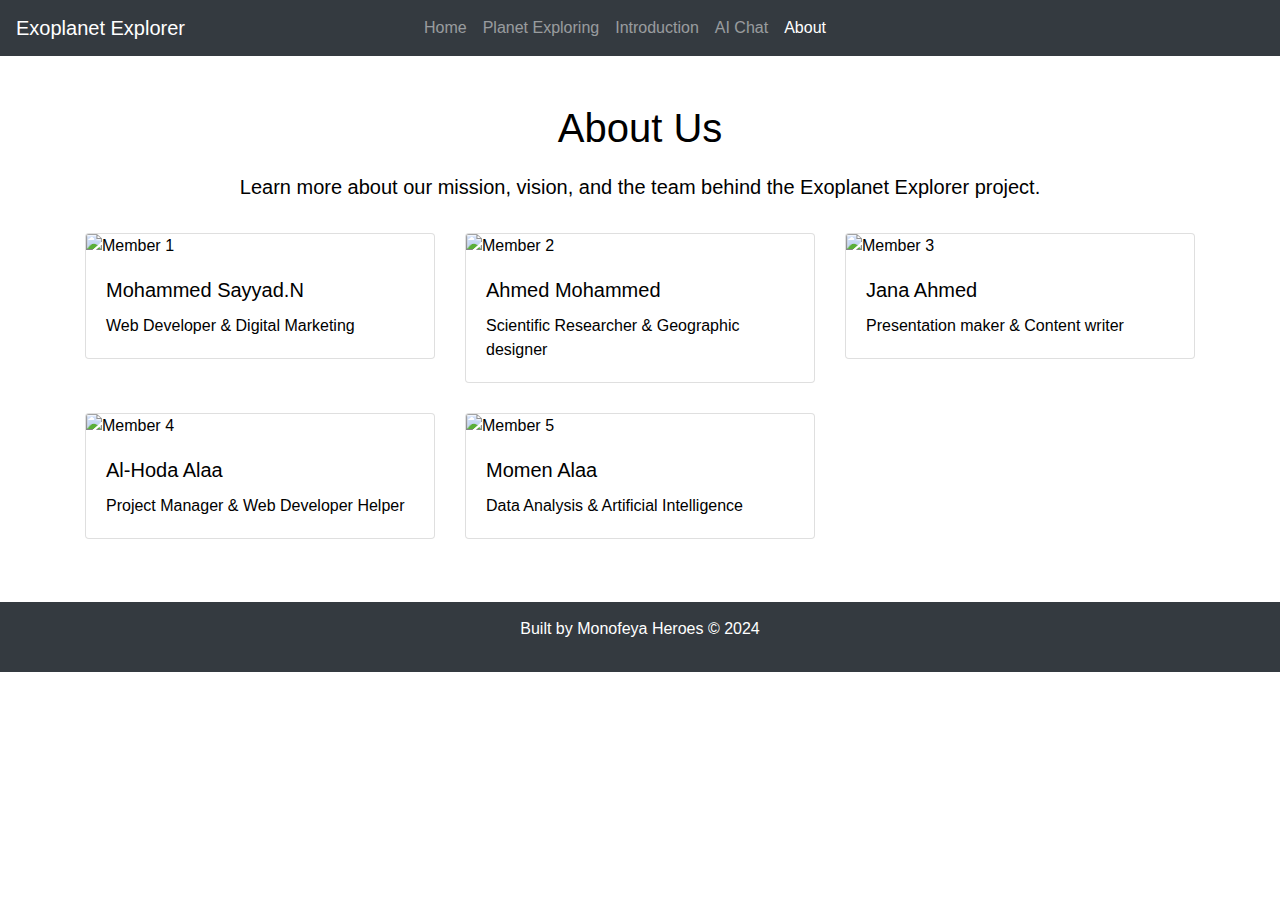
==== about.html @ 37b55174 "Web Base" ====
<!DOCTYPE html>
<html lang="en">
<head>
    <meta charset="UTF-8">
    <meta name="viewport" content="width=device-width, initial-scale=1.0">
    <title>About - Exoplanet Explorer</title>
    <link rel="icon" href="images/Logo.ico">
    <link rel="stylesheet" href="https://stackpath.bootstrapcdn.com/bootstrap/4.5.2/css/bootstrap.min.css">
    <style>
        body {
            font-family: Arial, sans-serif;
            background-color: white;
            color: black;
        }

        h1 {
            margin-bottom: 20px;
        }

        .current-time {
            font-size: 1.2rem;
            color: white;
            margin-left: auto;
        }

        footer {
            background-color: #343a40;
            color: white;
            padding: 15px 0;
            position: relative;
            bottom: 0;
            width: 100%;
        }

        .card {
            margin: 15px 0;
        }
    </style>
</head>
<body>

    <!-- Navbar -->
    <nav class="navbar navbar-expand-lg navbar-dark bg-dark">
        <a class="navbar-brand" href="index.html">Exoplanet Explorer</a>
        <button class="navbar-toggler" type="button" data-toggle="collapse" data-target="#navbarNav" aria-controls="navbarNav" aria-expanded="false" aria-label="Toggle navigation">
            <span class="navbar-toggler-icon"></span>
        </button>
        <div class="collapse navbar-collapse" id="navbarNav">
            <ul class="navbar-nav mx-auto">
                <li class="nav-item">
                    <a class="nav-link" href="index.html">Home</a>
                </li>
                <li class="nav-item">
                    <a class="nav-link" href="planet-exploring.html">Planet Exploring</a>
                </li>
                <li class="nav-item">
                    <a class="nav-link" href="introduction.html">Introduction</a>
                </li>
                <li class="nav-item">
                    <a class="nav-link" href="aichat.html">AI Chat</a>
                </li>
                <li class="nav-item active">
                    <a class="nav-link" href="about.html">About</a>
                </li>
            </ul>
            <div id="currentDateTime" class="current-time"></div>
        </div>
    </nav>

    <!-- About Section -->
    <div class="container my-5">
        <h1 class="text-center">About Us</h1>
        <p class="lead text-center">
            Learn more about our mission, vision, and the team behind the Exoplanet Explorer project.
        </p>
        
        <div class="row">
            <div class="col-md-4">
                <div class="card">
                    <img src="images/Mohammed_Logo.jpeg" class="card-img-top" alt="Member 1">
                    <div class="card-body">
                        <h5 class="card-title">Mohammed Sayyad.N</h5>
                        <p class="card-text">Web Developer & Digital Marketing</p>
                    </div>
                </div>
            </div>

            <div class="col-md-4">
                <div class="card">
                    <img src="images/Ahmed_Logo.jpeg" class="card-img-top" alt="Member 2">
                    <div class="card-body">
                        <h5 class="card-title">Ahmed Mohammed</h5>
                        <p class="card-text">Scientific Researcher & Geographic designer</p>
                    </div>
                </div>
            </div>

            <div class="col-md-4">
                <div class="card">
                    <img src="images/Jana_Logo.jpg" class="card-img-top" alt="Member 3">
                    <div class="card-body">
                        <h5 class="card-title">Jana Ahmed</h5>
                        <p class="card-text">Presentation maker & Content writer</p>
                    </div>
                </div>
            </div>
        </div>

        <div class="row">
            <div class="col-md-4">
                <div class="card">
                    <img src="images/Hoda_Logo.jpeg" class="card-img-top" alt="Member 4">
                    <div class="card-body">
                        <h5 class="card-title">Al-Hoda Alaa</h5>
                        <p class="card-text">Project Manager  & Web Developer Helper</p>
                    </div>
                </div>
            </div>

            <div class="col-md-4">
                <div class="card">
                    <img src="images/Momen_Logo.jpeg" class="card-img-top" alt="Member 5">
                    <div class="card-body">
                        <h5 class="card-title">Momen Alaa</h5>
                        <p class="card-text">Data Analysis & Artificial Intelligence</p>
                    </div>
                </div>
            </div>
        </div>
    </div>

    <!-- Footer -->
    <footer>
        <p class="text-center">Built by Monofeya Heroes © 2024</p>
    </footer>

    <!-- Scripts -->
    <script src="https://code.jquery.com/jquery-3.5.1.slim.min.js"></script>
    <script src="https://cdn.jsdelivr.net/npm/@popperjs/core@2.9.2/dist/umd/popper.min.js"></script>
    <script src="https://stackpath.bootstrapcdn.com/bootstrap/4.5.2/js/bootstrap.min.js"></script>
    
    <script>
        // Update current date and time
        function updateDateTime() {
            const now = new Date();
            document.getElementById('currentDateTime').textContent = now.toLocaleString();
        }
        setInterval(updateDateTime, 1000);
    </script>
</body>
</html>
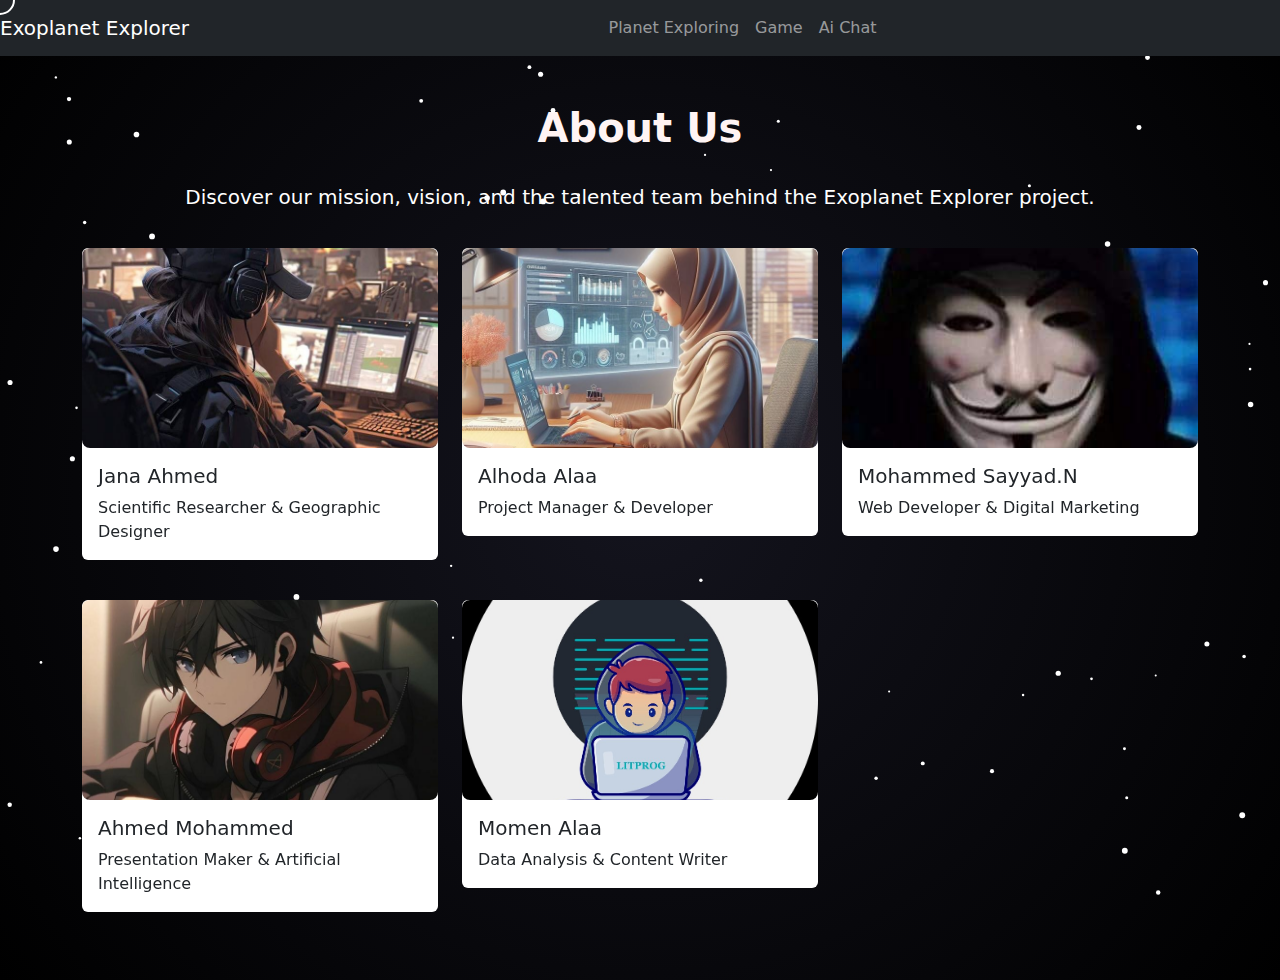
==== commit 3b673fbf: "Add files via upload" ====
--- a/about.html
+++ b/about.html
@@ -3,149 +3,179 @@
 <head>
     <meta charset="UTF-8">
     <meta name="viewport" content="width=device-width, initial-scale=1.0">
-    <title>About - Exoplanet Explorer</title>
-    <link rel="icon" href="images/Logo.ico">
-    <link rel="stylesheet" href="https://stackpath.bootstrapcdn.com/bootstrap/4.5.2/css/bootstrap.min.css">
-    <style>
-        body {
-            font-family: Arial, sans-serif;
-            background-color: white;
-            color: black;
-        }
-
-        h1 {
-            margin-bottom: 20px;
-        }
-
-        .current-time {
-            font-size: 1.2rem;
-            color: white;
-            margin-left: auto;
-        }
-
-        footer {
-            background-color: #343a40;
-            color: white;
-            padding: 15px 0;
-            position: relative;
-            bottom: 0;
-            width: 100%;
-        }
-
-        .card {
-            margin: 15px 0;
-        }
-    </style>
+    <title>About</title>
+    <link rel="icon" href="/images/Logo.ico">
+    <link rel="stylesheet" href="https://cdnjs.cloudflare.com/ajax/libs/bootstrap/5.3.3/css/bootstrap.min.css" integrity="sha512-jnSuA4Ss2PkkikSOLtYs8BlYIeeIK1h99ty4YfvRPAlzr377vr3CXDb7sb7eEEBYjDtcYj+AjBH3FLv5uSJuXg==" crossorigin="anonymous" referrerpolicy="no-referrer">
+    <link rel="stylesheet" href="css/about.css">
 </head>
 <body>
 
-    <!-- Navbar -->
+    <canvas id="canvas"></canvas>
+    <div class="cursor" id="cursor"></div>
+
     <nav class="navbar navbar-expand-lg navbar-dark bg-dark">
         <a class="navbar-brand" href="index.html">Exoplanet Explorer</a>
-        <button class="navbar-toggler" type="button" data-toggle="collapse" data-target="#navbarNav" aria-controls="navbarNav" aria-expanded="false" aria-label="Toggle navigation">
+        <button class="navbar-toggler" type="button" data-bs-toggle="collapse" data-bs-target="#navbarNav" aria-controls="navbarNav" aria-expanded="false" aria-label="Toggle navigation">
             <span class="navbar-toggler-icon"></span>
         </button>
         <div class="collapse navbar-collapse" id="navbarNav">
-            <ul class="navbar-nav mx-auto">
-                <li class="nav-item">
-                    <a class="nav-link" href="index.html">Home</a>
-                </li>
-                <li class="nav-item">
-                    <a class="nav-link" href="planet-exploring.html">Planet Exploring</a>
-                </li>
-                <li class="nav-item">
-                    <a class="nav-link" href="introduction.html">Introduction</a>
-                </li>
-                <li class="nav-item">
-                    <a class="nav-link" href="aichat.html">AI Chat</a>
-                </li>
-                <li class="nav-item active">
-                    <a class="nav-link" href="about.html">About</a>
-                </li>
+            <ul class="navbar-nav">
+                <li class="nav-item"><a class="nav-link" href="planet-exploring.html">Planet Exploring</a></li>
+                <li class="nav-item"><a class="nav-link" href="gaming.html">Game</a></li>
+                <li class="nav-item"><a class="nav-link" href="aichat.html">Ai Chat</a></li>
             </ul>
-            <div id="currentDateTime" class="current-time"></div>
         </div>
     </nav>
 
-    <!-- About Section -->
     <div class="container my-5">
-        <h1 class="text-center">About Us</h1>
-        <p class="lead text-center">
-            Learn more about our mission, vision, and the team behind the Exoplanet Explorer project.
-        </p>
-        
+        <h1>About Us</h1>
+        <p class="lead text-center" id="heros">Discover our mission, vision, and the talented team behind the Exoplanet Explorer project.</p>
+
         <div class="row">
+            <!-- Member 1 -->
             <div class="col-md-4">
-                <div class="card">
-                    <img src="images/Mohammed_Logo.jpeg" class="card-img-top" alt="Member 1">
+                <div class="card" data-bs-toggle="modal" data-bs-target="#member1Modal">
+                    <img src="images/Jana_Logo.jpg" class="card-img-top" alt="Jana Ahmed">
+                    <div class="card-body">
+                        <h5 class="card-title">Jana Ahmed</h5>
+                        <p class="card-text">Scientific Researcher & Geographic Designer</p>
+                    </div>
+                </div>
+            </div>
+            <!-- Member 2 -->
+            <div class="col-md-4">
+                <div class="card" data-bs-toggle="modal" data-bs-target="#member2Modal">
+                    <img src="images/Hoda_Logo.jpeg" class="card-img-top" alt="Al-Hoda Alaa">
+                    <div class="card-body">
+                        <h5 class="card-title">Alhoda Alaa</h5>
+                        <p class="card-text">Project Manager & Developer</p>
+                    </div>
+                </div>
+            </div>
+            <!-- Member 3 -->
+            <div class="col-md-4">
+                <div class="card" data-bs-toggle="modal" data-bs-target="#member3Modal">
+                    <img src="images/Mohammed_Logo.jpeg" class="card-img-top" alt="Mohammed Sayyad.N">
                     <div class="card-body">
                         <h5 class="card-title">Mohammed Sayyad.N</h5>
                         <p class="card-text">Web Developer & Digital Marketing</p>
                     </div>
                 </div>
             </div>
+        </div>
 
+        <div class="row">
+            <!-- Member 4 -->
             <div class="col-md-4">
-                <div class="card">
-                    <img src="images/Ahmed_Logo.jpeg" class="card-img-top" alt="Member 2">
+                <div class="card" data-bs-toggle="modal" data-bs-target="#member4Modal">
+                    <img src="images/Ahmed_Logo.jpeg" class="card-img-top" alt="Ahmed Mohammed">
                     <div class="card-body">
                         <h5 class="card-title">Ahmed Mohammed</h5>
-                        <p class="card-text">Scientific Researcher & Geographic designer</p>
+                        <p class="card-text">Presentation Maker & Artificial Intelligence</p>
                     </div>
                 </div>
             </div>
-
+            <!-- Member 5 -->
             <div class="col-md-4">
-                <div class="card">
-                    <img src="images/Jana_Logo.jpg" class="card-img-top" alt="Member 3">
-                    <div class="card-body">
-                        <h5 class="card-title">Jana Ahmed</h5>
-                        <p class="card-text">Presentation maker & Content writer</p>
-                    </div>
-                </div>
-            </div>
-        </div>
-
-        <div class="row">
-            <div class="col-md-4">
-                <div class="card">
-                    <img src="images/Hoda_Logo.jpeg" class="card-img-top" alt="Member 4">
-                    <div class="card-body">
-                        <h5 class="card-title">Al-Hoda Alaa</h5>
-                        <p class="card-text">Project Manager  & Web Developer Helper</p>
-                    </div>
-                </div>
-            </div>
-
-            <div class="col-md-4">
-                <div class="card">
-                    <img src="images/Momen_Logo.jpeg" class="card-img-top" alt="Member 5">
+                <div class="card" data-bs-toggle="modal" data-bs-target="#member5Modal">
+                    <img src="images/Momen_Logo.jpeg" class="card-img-top" alt="Momen Alaa">
                     <div class="card-body">
                         <h5 class="card-title">Momen Alaa</h5>
-                        <p class="card-text">Data Analysis & Artificial Intelligence</p>
+                        <p class="card-text">Data Analysis & Content Writer</p>
                     </div>
                 </div>
             </div>
         </div>
     </div>
 
-    <!-- Footer -->
-    <footer>
-        <p class="text-center">Built by Monofeya Heroes © 2024</p>
-    </footer>
+<!-- Member Modals -->
+<div class="modal fade" id="member1Modal" tabindex="-1" aria-labelledby="member1Label" aria-hidden="true">
+    <div class="modal-dialog">
+        <div class="modal-content">
+            <div class="modal-header">
+                <h5 class="modal-title" id="member1Label">Jana Ahmed</h5>
+                <button type="button" class="btn-close" data-bs-dismiss="modal" aria-label="Close"></button>
+            </div>
+            <div class="modal-body">
+                <p><strong>Name:</strong> Jana Ahmed</p>
+                <p><strong>Email:</strong> elgogahmed005@gmail.com</p>
+                <p><strong>Phone:</strong> +201067432989</p>
+                <p><a href="https://tinyurl.com/Janaahmedf">Facebook Profile</a></p>
+            </div>
+        </div>
+    </div>
+</div>
 
-    <!-- Scripts -->
-    <script src="https://code.jquery.com/jquery-3.5.1.slim.min.js"></script>
-    <script src="https://cdn.jsdelivr.net/npm/@popperjs/core@2.9.2/dist/umd/popper.min.js"></script>
-    <script src="https://stackpath.bootstrapcdn.com/bootstrap/4.5.2/js/bootstrap.min.js"></script>
-    
-    <script>
-        // Update current date and time
-        function updateDateTime() {
-            const now = new Date();
-            document.getElementById('currentDateTime').textContent = now.toLocaleString();
-        }
-        setInterval(updateDateTime, 1000);
-    </script>
+<div class="modal fade" id="member2Modal" tabindex="-1" aria-labelledby="member2Label" aria-hidden="true">
+    <div class="modal-dialog">
+        <div class="modal-content">
+            <div class="modal-header">
+                <h5 class="modal-title" id="member2Label">Alhoda Alaa</h5>
+                <button type="button" class="btn-close" data-bs-dismiss="modal" aria-label="Close"></button>
+            </div>
+            <div class="modal-body">
+                <p><strong>Name:</strong> Al-Huda Alaa</p>
+                <p><strong>Email:</strong> elhoda_eltoaa@yahoo.com</p>
+                <p><strong>Phone:</strong> +201026635109</p>
+                <p><a href="https://tinyurl.com/Hudalaaf">Facebook Profile</a></p>
+            </div>
+        </div>
+    </div>
+</div>
+
+<div class="modal fade" id="member3Modal" tabindex="-1" aria-labelledby="member3Label" aria-hidden="true">
+    <div class="modal-dialog">
+        <div class="modal-content">
+            <div class="modal-header">
+                <h5 class="modal-title" id="member3Label">Mohammed Sayyad.N</h5>
+                <button type="button" class="btn-close" data-bs-dismiss="modal" aria-label="Close"></button>
+            </div>
+            <div class="modal-body">
+                <p><strong>Name:</strong> Mohammed Al-Sayyad</p>
+                <p><strong>Email:</strong> mohammed_sayyad@keemail.me</p>
+                <p><strong>Phone:</strong> +201153027781</p>
+                <p><a href="https://facebook.com/elchunter.s">Facebook Profile</a></p>
+            </div>
+        </div>
+    </div>
+</div>
+
+<div class="modal fade" id="member4Modal" tabindex="-1" aria-labelledby="member4Label" aria-hidden="true">
+    <div class="modal-dialog">
+        <div class="modal-content">
+            <div class="modal-header">
+                <h5 class="modal-title" id="member4Label">Ahmed Mohammed</h5>
+                <button type="button" class="btn-close" data-bs-dismiss="modal" aria-label="Close"></button>
+            </div>
+            <div class="modal-body">
+                <p><strong>Name:</strong> Ahmed Mohammed</p>
+                <p><strong>Email:</strong> mohammed.farhat.dadr1981@gmail.com</p>
+                <p><strong>Phone:</strong> +201552701102</p>
+                <p><a href="https://tinyurl.com/Ahmedmohammedf">Facebook Profile</a></p>
+            </div>
+        </div>
+    </div>
+</div>
+
+<div class="modal fade" id="member5Modal" tabindex="-1" aria-labelledby="member5Label" aria-hidden="true">
+    <div class="modal-dialog">
+        <div class="modal-content">
+            <div class="modal-header">
+                <h5 class="modal-title" id="member5Label">Momen Alaa</h5>
+                <button type="button" class="btn-close" data-bs-dismiss="modal" aria-label="Close"></button>
+            </div>
+            <div class="modal-body">
+                <p><strong>Name:</strong> Momen Alaa</p>
+                <p><strong>Email:</strong> elmomen2013@gmail.com</p>
+                <p><strong>Phone:</strong> +201005089656</p>
+            </div>
+        </div>
+    </div>
+</div>
+
+    <script src="https://cdnjs.cloudflare.com/ajax/libs/jquery/3.7.1/jquery.slim.min.js" integrity="sha512-sNylduh9fqpYUK5OYXWcBleGzbZInWj8yCJAU57r1dpSK9tP2ghf/SRYCMj+KsslFkCOt3TvJrX2AV/Gc3wOqA==" crossorigin="anonymous" referrerpolicy="no-referrer"></script>
+    <script src="https://cdnjs.cloudflare.com/ajax/libs/popper.js/2.11.8/umd/popper.min.js" integrity="sha512-TPh2Oxlg1zp+kz3nFA0C5vVC6leG/6mm1z9+mA81MI5eaUVqasPLO8Cuk4gMF4gUfP5etR73rgU/8PNMsSesoQ==" crossorigin="anonymous" referrerpolicy="no-referrer"></script>
+    <script src="https://cdnjs.cloudflare.com/ajax/libs/bootstrap/5.3.3/js/bootstrap.bundle.min.js" integrity="sha512-7Pi/otdlbbCR+LnW+F7PwFcSDJOuUJB3OxtEHbg4vSMvzvJjde4Po1v4BR9Gdc9aXNUNFVUY+SK51wWT8WF0Gg==" crossorigin="anonymous" referrerpolicy="no-referrer"></script>
+    <script src="js/about.js"></script>
 </body>
 </html>
--- a/css/about.css
+++ b/css/about.css
@@ -0,0 +1,72 @@
+
+
+/* General Styles for the body */
+body {
+    color: #000000; /* Black color for text */
+    background: radial-gradient(circle, rgba(20, 20, 30, 1) 0%, rgba(0, 0, 0, 1) 100%); /* Background gradient */
+    overflow-y: auto; /* Allow vertical scrolling */
+    position: relative; /* Enables absolute positioning for stars */
+}
+
+.navbar-nav {
+    flex-direction: row; /* Align navbar items in a row */
+    justify-content: center; /* Center items horizontally */
+    width: 100%; /* Full width of the navbar */
+}
+
+/* Styles for main heading */
+h1 {
+    margin-bottom: 30px; /* Space below the heading */
+    font-weight: bold; /* Bold font weight for the heading */
+    text-align: center; /* Center the title */
+    color: #fff4f4; /* Light color for the title */
+}
+
+/* Styles for card elements */
+.card {
+    margin: 20px 0; /* Space above and below each card */
+    cursor: pointer; /* Show pointer cursor on hover */
+    transition: transform 0.2s, box-shadow 0.2s; /* Smooth transition for transform and box-shadow */
+    border: none; /* Remove default border */
+}
+
+/* Styles for card on hover */
+.card:hover {
+    transform: translateY(-5px); /* Lift the card up on hover */
+    box-shadow: 0 4px 20px rgba(255, 255, 255, 0.2); /* Add shadow on hover */
+}
+
+/* Styles for the top image of the card */
+.card-img-top {
+    max-height: 200px; /* Limit maximum height of the image */
+    object-fit: cover; /* Cover the area without distortion */
+    border-radius: 0.5rem; /* Rounded corners for the image */
+}
+
+/* Styles for the canvas */
+#canvas {
+    position: fixed; /* Fix the position of the canvas */
+    top: 0; /* Align to the top of the viewport */
+    left: 0; /* Align to the left of the viewport */
+    width: 100%; /* Full width of the viewport */
+    height: 100%; /* Full height of the viewport */
+    pointer-events: none; /* Allow clicks to go through the canvas */
+    z-index: 0; /* Place behind other content */
+}
+
+/* Styles for hero text */
+#heros {
+    color: hsl(0, 0%, 100%); /* White color for hero text */
+}
+
+/* Custom cursor styles */
+.cursor {
+    position: fixed; /* Fix the position of the custom cursor */
+    width: 30px; /* Width of the custom cursor */
+    height: 30px; /* Height of the custom cursor */
+    border-radius: 50%; /* Circular shape for the cursor */
+    pointer-events: none; /* Allow clicks to pass through the cursor */
+    z-index: 1000; /* Place cursor on top of other elements */
+    border: 2px solid white; /* Optional white border for the cursor */
+    transform: translate(-50%, -50%); /* Center the cursor based on mouse position */
+}
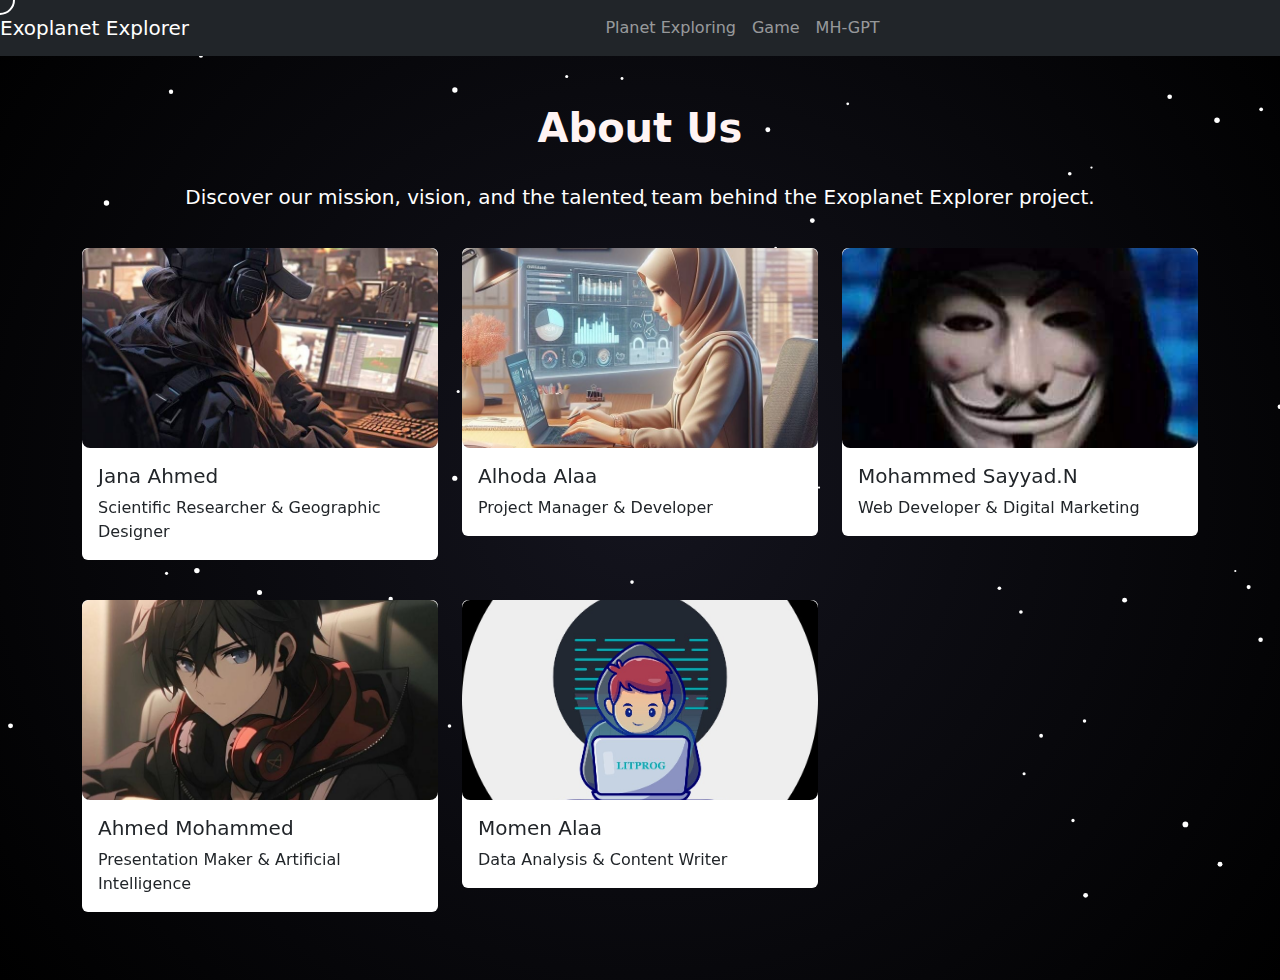
==== commit 2e950d7e: "d" ====
--- a/about.html
+++ b/about.html
@@ -4,7 +4,7 @@
     <meta charset="UTF-8">
     <meta name="viewport" content="width=device-width, initial-scale=1.0">
     <title>About</title>
-    <link rel="icon" href="/images/Logo.ico">
+    <link rel="icon" href="images/Logo.ico">
     <link rel="stylesheet" href="https://cdnjs.cloudflare.com/ajax/libs/bootstrap/5.3.3/css/bootstrap.min.css" integrity="sha512-jnSuA4Ss2PkkikSOLtYs8BlYIeeIK1h99ty4YfvRPAlzr377vr3CXDb7sb7eEEBYjDtcYj+AjBH3FLv5uSJuXg==" crossorigin="anonymous" referrerpolicy="no-referrer">
     <link rel="stylesheet" href="css/about.css">
 </head>
@@ -22,10 +22,11 @@
             <ul class="navbar-nav">
                 <li class="nav-item"><a class="nav-link" href="planet-exploring.html">Planet Exploring</a></li>
                 <li class="nav-item"><a class="nav-link" href="gaming.html">Game</a></li>
-                <li class="nav-item"><a class="nav-link" href="aichat.html">Ai Chat</a></li>
+                <li class="nav-item"><a class="nav-link" href="aichat.html">MH-GPT</a></li>
             </ul>
         </div>
     </nav>
+    
 
     <div class="container my-5">
         <h1>About Us</h1>
@@ -131,10 +132,7 @@
                 <button type="button" class="btn-close" data-bs-dismiss="modal" aria-label="Close"></button>
             </div>
             <div class="modal-body">
-                <p><strong>Name:</strong> Mohammed Al-Sayyad</p>
-                <p><strong>Email:</strong> mohammed_sayyad@keemail.me</p>
-                <p><strong>Phone:</strong> +201153027781</p>
-                <p><a href="https://facebook.com/elchunter.s">Facebook Profile</a></p>
+                <img src="images/Team_Member_Qr/mohammed_qr.png" width="460px" height="460px">
             </div>
         </div>
     </div>
--- a/css/about.css
+++ b/css/about.css
@@ -1,5 +1,3 @@
-
-
 /* General Styles for the body */
 body {
     color: #000000; /* Black color for text */
@@ -12,6 +10,18 @@
     flex-direction: row; /* Align navbar items in a row */
     justify-content: center; /* Center items horizontally */
     width: 100%; /* Full width of the navbar */
+}
+
+/* Navbar animations */
+.animated-item {
+    opacity: 0;
+    transform: translateY(-10px);
+    transition: opacity 0.3s ease, transform 0.3s ease;
+}
+
+.navbar-collapse.show .animated-item {
+    opacity: 1;
+    transform: translateY(0);
 }
 
 /* Styles for main heading */
@@ -70,3 +80,10 @@
     border: 2px solid white; /* Optional white border for the cursor */
     transform: translate(-50%, -50%); /* Center the cursor based on mouse position */
 }
+
+/* Media query for mobile spacing */
+@media (max-width: 768px) {
+    .container {
+        margin-top: 20px; /* Add space above the main content on mobile */
+    }
+}
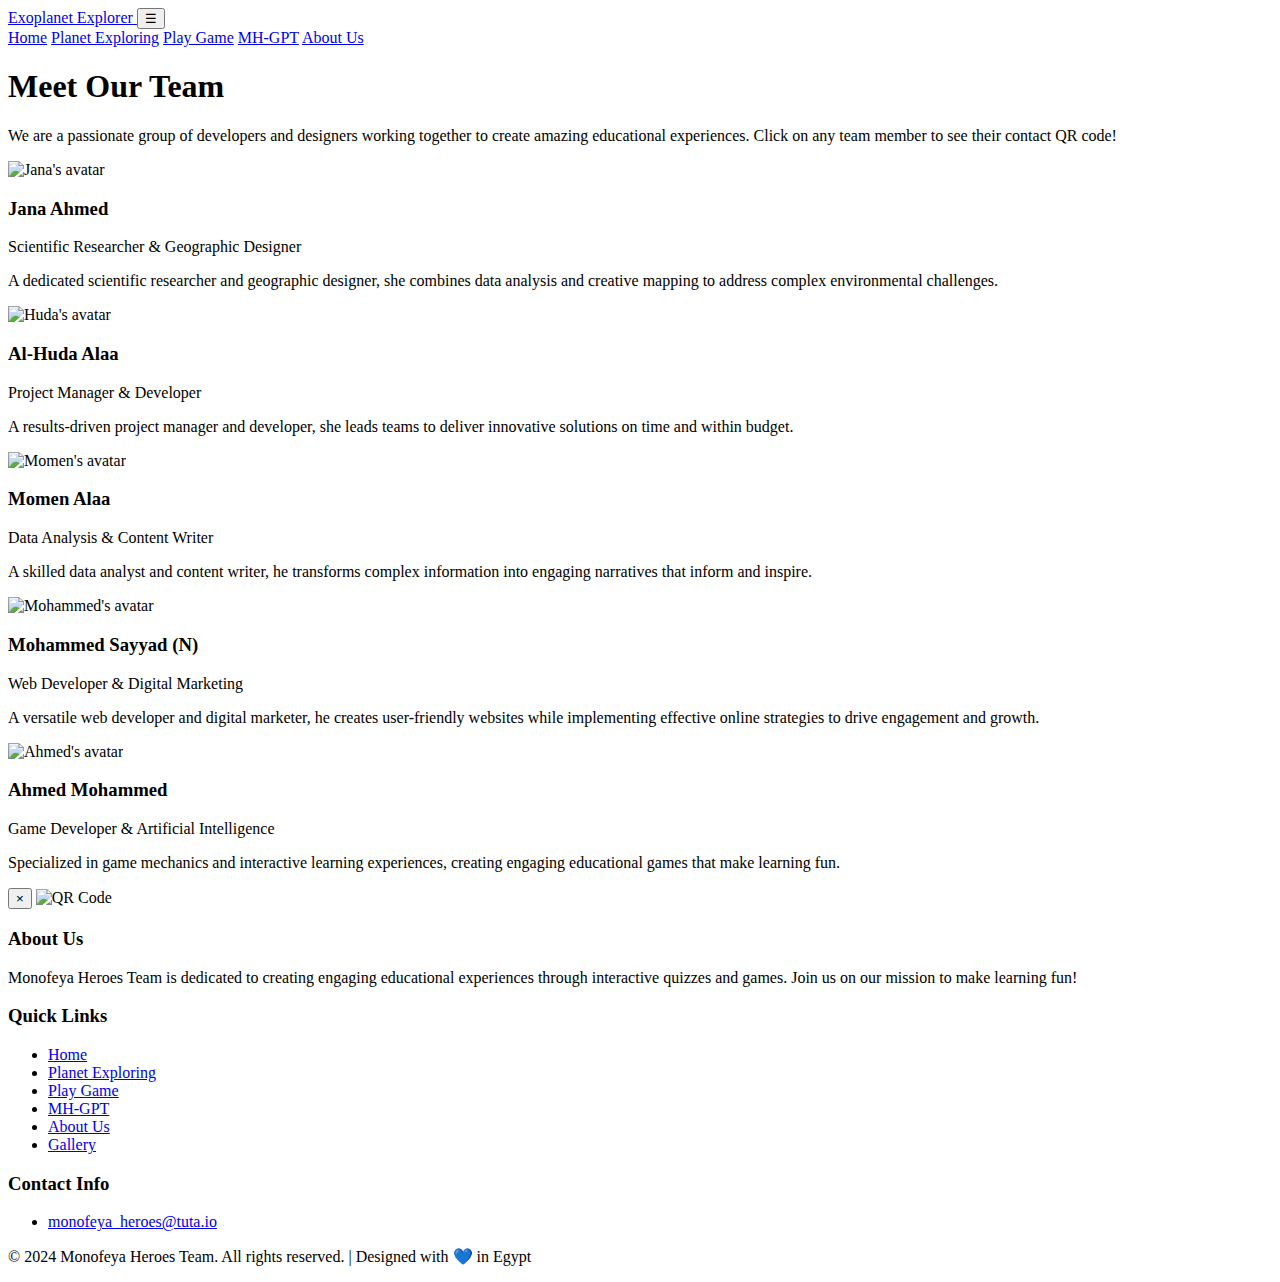
==== commit 8f64e8a2: "Website Base" ====
--- a/about.html
+++ b/about.html
@@ -1,179 +1,139 @@
-<!DOCTYPE html>
-<html lang="en">
-<head>
-    <meta charset="UTF-8">
-    <meta name="viewport" content="width=device-width, initial-scale=1.0">
-    <title>About</title>
-    <link rel="icon" href="images/Logo.ico">
-    <link rel="stylesheet" href="https://cdnjs.cloudflare.com/ajax/libs/bootstrap/5.3.3/css/bootstrap.min.css" integrity="sha512-jnSuA4Ss2PkkikSOLtYs8BlYIeeIK1h99ty4YfvRPAlzr377vr3CXDb7sb7eEEBYjDtcYj+AjBH3FLv5uSJuXg==" crossorigin="anonymous" referrerpolicy="no-referrer">
-    <link rel="stylesheet" href="css/about.css">
-</head>
-<body>
-
-    <canvas id="canvas"></canvas>
-    <div class="cursor" id="cursor"></div>
-
-    <nav class="navbar navbar-expand-lg navbar-dark bg-dark">
-        <a class="navbar-brand" href="index.html">Exoplanet Explorer</a>
-        <button class="navbar-toggler" type="button" data-bs-toggle="collapse" data-bs-target="#navbarNav" aria-controls="navbarNav" aria-expanded="false" aria-label="Toggle navigation">
-            <span class="navbar-toggler-icon"></span>
-        </button>
-        <div class="collapse navbar-collapse" id="navbarNav">
-            <ul class="navbar-nav">
-                <li class="nav-item"><a class="nav-link" href="planet-exploring.html">Planet Exploring</a></li>
-                <li class="nav-item"><a class="nav-link" href="gaming.html">Game</a></li>
-                <li class="nav-item"><a class="nav-link" href="aichat.html">MH-GPT</a></li>
-            </ul>
-        </div>
-    </nav>
-    
-
-    <div class="container my-5">
-        <h1>About Us</h1>
-        <p class="lead text-center" id="heros">Discover our mission, vision, and the talented team behind the Exoplanet Explorer project.</p>
-
-        <div class="row">
-            <!-- Member 1 -->
-            <div class="col-md-4">
-                <div class="card" data-bs-toggle="modal" data-bs-target="#member1Modal">
-                    <img src="images/Jana_Logo.jpg" class="card-img-top" alt="Jana Ahmed">
-                    <div class="card-body">
-                        <h5 class="card-title">Jana Ahmed</h5>
-                        <p class="card-text">Scientific Researcher & Geographic Designer</p>
-                    </div>
-                </div>
-            </div>
-            <!-- Member 2 -->
-            <div class="col-md-4">
-                <div class="card" data-bs-toggle="modal" data-bs-target="#member2Modal">
-                    <img src="images/Hoda_Logo.jpeg" class="card-img-top" alt="Al-Hoda Alaa">
-                    <div class="card-body">
-                        <h5 class="card-title">Alhoda Alaa</h5>
-                        <p class="card-text">Project Manager & Developer</p>
-                    </div>
-                </div>
-            </div>
-            <!-- Member 3 -->
-            <div class="col-md-4">
-                <div class="card" data-bs-toggle="modal" data-bs-target="#member3Modal">
-                    <img src="images/Mohammed_Logo.jpeg" class="card-img-top" alt="Mohammed Sayyad.N">
-                    <div class="card-body">
-                        <h5 class="card-title">Mohammed Sayyad.N</h5>
-                        <p class="card-text">Web Developer & Digital Marketing</p>
-                    </div>
-                </div>
-            </div>
-        </div>
-
-        <div class="row">
-            <!-- Member 4 -->
-            <div class="col-md-4">
-                <div class="card" data-bs-toggle="modal" data-bs-target="#member4Modal">
-                    <img src="images/Ahmed_Logo.jpeg" class="card-img-top" alt="Ahmed Mohammed">
-                    <div class="card-body">
-                        <h5 class="card-title">Ahmed Mohammed</h5>
-                        <p class="card-text">Presentation Maker & Artificial Intelligence</p>
-                    </div>
-                </div>
-            </div>
-            <!-- Member 5 -->
-            <div class="col-md-4">
-                <div class="card" data-bs-toggle="modal" data-bs-target="#member5Modal">
-                    <img src="images/Momen_Logo.jpeg" class="card-img-top" alt="Momen Alaa">
-                    <div class="card-body">
-                        <h5 class="card-title">Momen Alaa</h5>
-                        <p class="card-text">Data Analysis & Content Writer</p>
-                    </div>
-                </div>
-            </div>
-        </div>
-    </div>
-
-<!-- Member Modals -->
-<div class="modal fade" id="member1Modal" tabindex="-1" aria-labelledby="member1Label" aria-hidden="true">
-    <div class="modal-dialog">
-        <div class="modal-content">
-            <div class="modal-header">
-                <h5 class="modal-title" id="member1Label">Jana Ahmed</h5>
-                <button type="button" class="btn-close" data-bs-dismiss="modal" aria-label="Close"></button>
-            </div>
-            <div class="modal-body">
-                <p><strong>Name:</strong> Jana Ahmed</p>
-                <p><strong>Email:</strong> elgogahmed005@gmail.com</p>
-                <p><strong>Phone:</strong> +201067432989</p>
-                <p><a href="https://tinyurl.com/Janaahmedf">Facebook Profile</a></p>
-            </div>
-        </div>
-    </div>
-</div>
-
-<div class="modal fade" id="member2Modal" tabindex="-1" aria-labelledby="member2Label" aria-hidden="true">
-    <div class="modal-dialog">
-        <div class="modal-content">
-            <div class="modal-header">
-                <h5 class="modal-title" id="member2Label">Alhoda Alaa</h5>
-                <button type="button" class="btn-close" data-bs-dismiss="modal" aria-label="Close"></button>
-            </div>
-            <div class="modal-body">
-                <p><strong>Name:</strong> Al-Huda Alaa</p>
-                <p><strong>Email:</strong> elhoda_eltoaa@yahoo.com</p>
-                <p><strong>Phone:</strong> +201026635109</p>
-                <p><a href="https://tinyurl.com/Hudalaaf">Facebook Profile</a></p>
-            </div>
-        </div>
-    </div>
-</div>
-
-<div class="modal fade" id="member3Modal" tabindex="-1" aria-labelledby="member3Label" aria-hidden="true">
-    <div class="modal-dialog">
-        <div class="modal-content">
-            <div class="modal-header">
-                <h5 class="modal-title" id="member3Label">Mohammed Sayyad.N</h5>
-                <button type="button" class="btn-close" data-bs-dismiss="modal" aria-label="Close"></button>
-            </div>
-            <div class="modal-body">
-                <img src="images/Team_Member_Qr/mohammed_qr.png" width="460px" height="460px">
-            </div>
-        </div>
-    </div>
-</div>
-
-<div class="modal fade" id="member4Modal" tabindex="-1" aria-labelledby="member4Label" aria-hidden="true">
-    <div class="modal-dialog">
-        <div class="modal-content">
-            <div class="modal-header">
-                <h5 class="modal-title" id="member4Label">Ahmed Mohammed</h5>
-                <button type="button" class="btn-close" data-bs-dismiss="modal" aria-label="Close"></button>
-            </div>
-            <div class="modal-body">
-                <p><strong>Name:</strong> Ahmed Mohammed</p>
-                <p><strong>Email:</strong> mohammed.farhat.dadr1981@gmail.com</p>
-                <p><strong>Phone:</strong> +201552701102</p>
-                <p><a href="https://tinyurl.com/Ahmedmohammedf">Facebook Profile</a></p>
-            </div>
-        </div>
-    </div>
-</div>
-
-<div class="modal fade" id="member5Modal" tabindex="-1" aria-labelledby="member5Label" aria-hidden="true">
-    <div class="modal-dialog">
-        <div class="modal-content">
-            <div class="modal-header">
-                <h5 class="modal-title" id="member5Label">Momen Alaa</h5>
-                <button type="button" class="btn-close" data-bs-dismiss="modal" aria-label="Close"></button>
-            </div>
-            <div class="modal-body">
-                <p><strong>Name:</strong> Momen Alaa</p>
-                <p><strong>Email:</strong> elmomen2013@gmail.com</p>
-                <p><strong>Phone:</strong> +201005089656</p>
-            </div>
-        </div>
-    </div>
-</div>
-
-    <script src="https://cdnjs.cloudflare.com/ajax/libs/jquery/3.7.1/jquery.slim.min.js" integrity="sha512-sNylduh9fqpYUK5OYXWcBleGzbZInWj8yCJAU57r1dpSK9tP2ghf/SRYCMj+KsslFkCOt3TvJrX2AV/Gc3wOqA==" crossorigin="anonymous" referrerpolicy="no-referrer"></script>
-    <script src="https://cdnjs.cloudflare.com/ajax/libs/popper.js/2.11.8/umd/popper.min.js" integrity="sha512-TPh2Oxlg1zp+kz3nFA0C5vVC6leG/6mm1z9+mA81MI5eaUVqasPLO8Cuk4gMF4gUfP5etR73rgU/8PNMsSesoQ==" crossorigin="anonymous" referrerpolicy="no-referrer"></script>
-    <script src="https://cdnjs.cloudflare.com/ajax/libs/bootstrap/5.3.3/js/bootstrap.bundle.min.js" integrity="sha512-7Pi/otdlbbCR+LnW+F7PwFcSDJOuUJB3OxtEHbg4vSMvzvJjde4Po1v4BR9Gdc9aXNUNFVUY+SK51wWT8WF0Gg==" crossorigin="anonymous" referrerpolicy="no-referrer"></script>
-    <script src="js/about.js"></script>
-</body>
-</html>
+<!DOCTYPE html>
+<html lang="en">
+<head>
+    <meta charset="UTF-8">
+    <meta name="viewport" content="width=device-width, initial-scale=1.0">
+    <title>Our Team</title>
+    <link rel="icon" href="images/Web_Icons/About_Us.ico">
+    <link rel="stylesheet" href="css/about.css">
+</head>
+<body>
+    <!-- Navbar -->
+    <nav class="navbar">
+        <a href="index.html" class="logo">
+            <span class="logo-text">Exoplanet Explorer</span>
+        </a>
+        <button class="menu-btn">☰</button>
+        <div class="nav-links">
+            <a href="index.html" class="nav-link">Home</a>
+            <a href="planet-exoploring.html" class="nav-link ">Planet Exploring</a>
+            <a href="game_choose.html" class="nav-link ">Play Game</a>
+            <a href="mh-gpt.html" class="nav-link">MH-GPT</a>
+            <a href="about.html" class="nav-link active">About Us</a>
+        </div>
+    </nav> 
+
+    <div class="team-container">
+        <div class="team-header">
+            <h1>Meet Our Team</h1>
+            <p>We are a passionate group of developers and designers working together to create amazing educational experiences. Click on any team member to see their contact QR code!</p>
+        </div>
+
+        <div class="team-grid">
+            <!-- Team Member 1 -->
+            <div class="team-member" data-member="jana">
+                <div class="member-avatar">
+                    <img src="images/Team_imgs/Jana_Logo.jpg" alt="Jana's avatar">
+                </div>
+                <div class="member-info">
+                    <h3>Jana Ahmed</h3>
+                    <div class="member-role">Scientific Researcher & Geographic Designer</div>
+                    <p class="member-bio">A dedicated scientific researcher and geographic designer, she combines data analysis and creative mapping to address complex environmental challenges.</p>
+                </div>
+            </div>
+
+            <!-- Team Member 2 -->
+            <div class="team-member" data-member="huda">
+                <div class="member-avatar">
+                    <img src="images/Team_imgs/Hoda_Logo.jpeg" alt="Huda's avatar">
+                </div>
+                <div class="member-info">
+                    <h3>Al-Huda Alaa</h3>
+                    <div class="member-role">Project Manager & Developer</div>
+                    <p class="member-bio">A results-driven project manager and developer, she leads teams to deliver innovative solutions on time and within budget.</p>
+                </div>
+            </div>
+
+            <!-- Team Member 3 -->
+            <div class="team-member" data-member="momen">
+                <div class="member-avatar">
+                    <img src="images/Team_imgs/Momen_Logo.jpeg" alt="Momen's avatar">
+                </div>
+                <div class="member-info">
+                    <h3>Momen Alaa</h3>
+                    <div class="member-role">Data Analysis & Content Writer</div>
+                    <p class="member-bio">A skilled data analyst and content writer, he transforms complex information into engaging narratives that inform and inspire.</p>
+                </div>
+            </div>
+
+            <!-- Team Member 4 -->
+            <div class="team-member" data-member="mohammed">
+                <div class="member-avatar">
+                    <img src="images/Team_imgs/Mohammed_logo.png" alt="Mohammed's avatar">
+                </div>
+                <div class="member-info">
+                    <h3>Mohammed Sayyad (N)</h3>
+                    <div class="member-role">Web Developer & Digital Marketing</div>
+                    <p class="member-bio">A versatile web developer and digital marketer, he creates user-friendly websites while implementing effective online strategies to drive engagement and growth.</p>
+                </div>
+            </div>
+
+            <!-- Team Member 5 -->
+            <div class="team-member" data-member="ahmed">
+                <div class="member-avatar">
+                    <img src="images/Team_imgs/Ahmed_Badr.jpg" alt="Ahmed's avatar">
+                </div>
+                <div class="member-info">
+                    <h3>Ahmed Mohammed</h3>
+                    <div class="member-role">Game Developer & Artificial Intelligence</div>
+                    <p class="member-bio">Specialized in game mechanics and interactive learning experiences, creating engaging educational games that make learning fun.</p>
+                </div>
+            </div>
+        </div>
+    </div>
+
+    <!-- QR Modal -->
+    <div class="qr-modal">
+        <div class="qr-content">
+            <button class="close-modal">&times;</button>
+            <img id="member-qr" src="" alt="QR Code">
+            <h3 id="member-qr-name"></h3>
+        </div>
+    </div>
+
+    <!-- Footer -->
+    <footer class="footer-container">
+        <div class="footer-content">
+            <div class="footer-section">
+                <h3>About Us</h3>
+                <p>Monofeya Heroes Team is dedicated to creating engaging educational experiences through interactive quizzes and games. Join us on our mission to make learning fun!</p>
+            </div>
+
+            <div class="footer-section">
+                <h3>Quick Links</h3>
+                <ul class="footer-links">
+                    <li><a href="index.html">Home</a></li>
+                    <li><a href="planet-exoploring.html" >Planet Exploring</a></li>
+                    <li><a href="game_choose.html">Play Game</a></li>
+                    <li><a href="mh-gpt.html">MH-GPT</a></li>
+                    <li><a href="about.html">About Us</a></li>
+                    <li><a href="gallery.html">Gallery</a></li>
+                </ul>
+            </div>
+
+            <div class="footer-section">
+                <h3>Contact Info</h3>
+                <ul class="footer-links">
+                    <li><a href="mailto:monofey_heroes@tuta.io">monofeya_heroes@tuta.io</a></li>
+                </ul>
+            </div>
+        </div>
+
+        <div class="footer-bottom">
+            <p>© 2024 Monofeya Heroes Team. All rights reserved. | Designed with 💙 in Egypt</p>
+        </div>
+    </footer>
+
+    <script src="js/about.js"></script>
+</body>
+</html>
